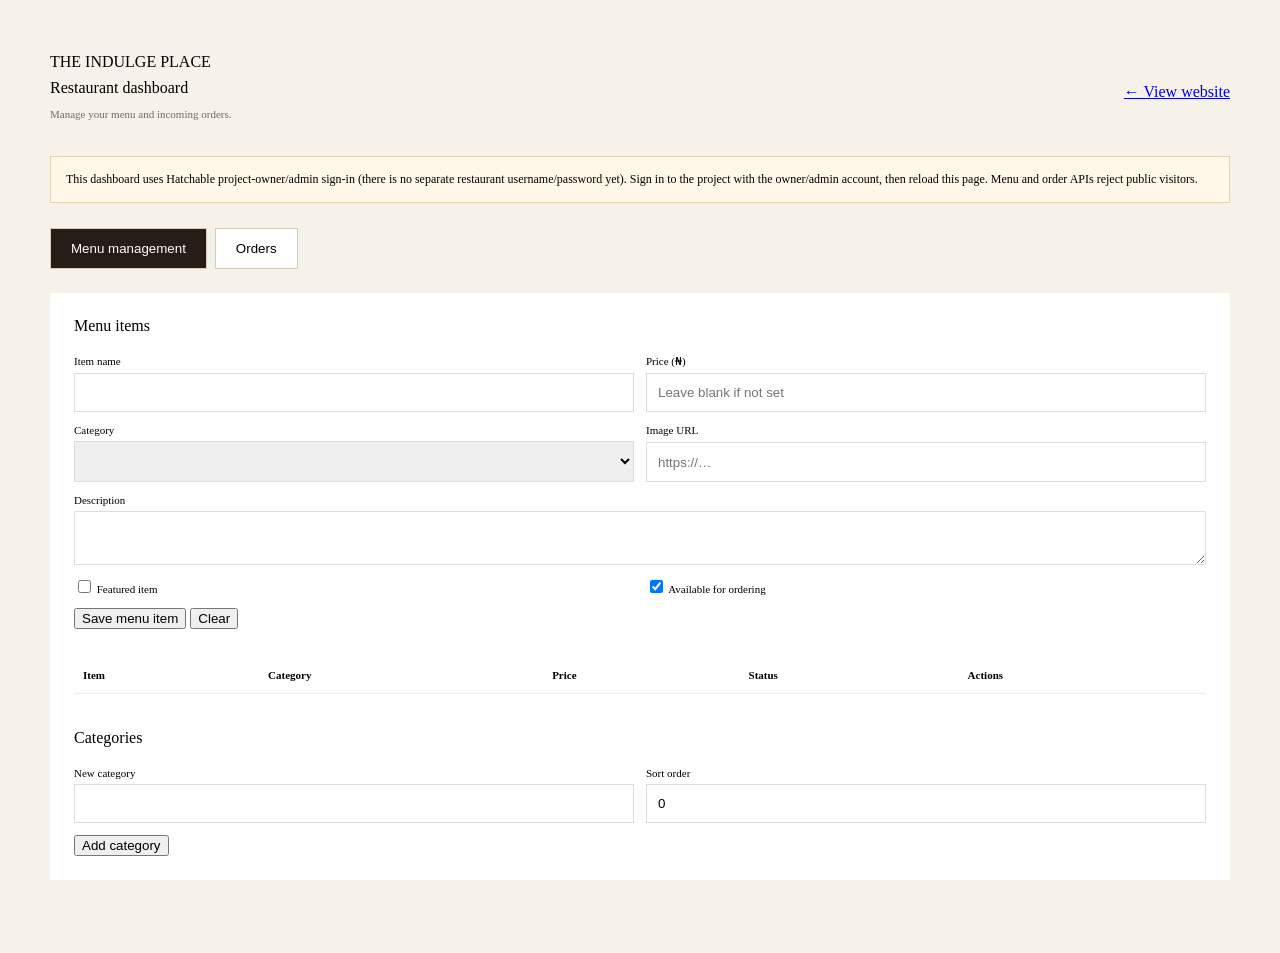
==== public/admin.html @ f84de506 "Import restaurant website source from Hatchable" ====
<!doctype html><html lang="en"><head><meta charset="utf-8"><meta name="viewport" content="width=device-width,initial-scale=1"><title>Admin · The Indulge Place</title><link rel="stylesheet" href="/styles.css"><style>body{background:#f6f1e9}.admin-wrap{max-width:1180px;margin:auto;padding:45px 22px}.admin-top{display:flex;justify-content:space-between;align-items:center;gap:20px;flex-wrap:wrap}.admin-top h1{font:42px var(--serif);margin:8px 0}.admin-note{background:#fff8e9;border:1px solid #e4d1b2;padding:15px;margin:25px 0;font-size:12px}.admin-tabs{display:flex;gap:8px;margin:24px 0}.admin-tabs button{padding:12px 20px;border:1px solid #d8cbbb;background:white}.admin-tabs button.active{background:#261d19;color:white}.admin-panel{background:white;padding:24px;margin-bottom:20px}.admin-panel h2{font:27px var(--serif);margin:0 0 20px}.admin-form{display:grid;grid-template-columns:repeat(2,1fr);gap:12px}.admin-form label{display:grid;gap:5px;font-size:11px}.admin-form input,.admin-form textarea,.admin-form select{padding:11px;border:1px solid #ddd}.admin-form .wide{grid-column:1/-1}.admin-table{width:100%;border-collapse:collapse;font-size:11px}.admin-table th,.admin-table td{text-align:left;padding:12px 9px;border-bottom:1px solid #eee;vertical-align:top}.admin-table button{padding:6px 9px;border:1px solid #ddd;background:white;margin:2px}.admin-table .danger{color:#9c3f34}.admin-list{overflow:auto}.admin-hidden{display:none}.status-select{padding:7px;border:1px solid #ddd}.category-row{display:flex;justify-content:space-between;padding:9px;border-bottom:1px solid #eee;font-size:12px}.muted{color:#766a62;font-size:11px}@media(max-width:600px){.admin-form{grid-template-columns:1fr}.admin-table{min-width:650px}}</style></head><body><div class="admin-wrap"><div class="admin-top"><div><span class="eyebrow">THE INDULGE PLACE</span><h1>Restaurant dashboard</h1><p class="muted">Manage your menu and incoming orders.</p></div><a class="under-link" href="/">← View website</a></div><div class="admin-note">This dashboard uses Hatchable project-owner/admin sign-in (there is no separate restaurant username/password yet). Sign in to the project with the owner/admin account, then reload this page. Menu and order APIs reject public visitors.</div><div class="admin-tabs"><button class="active" data-tab="menu">Menu management</button><button data-tab="orders">Orders</button></div><section id="menuPanel" class="admin-panel"><h2>Menu items</h2><form id="itemForm" class="admin-form"><input type="hidden" name="id"><label>Item name<input name="name" required maxlength="120"></label><label>Price (₦)<input name="price" type="number" min="0" step="0.01" placeholder="Leave blank if not set"></label><label>Category<select name="category_id" id="categorySelect"></select></label><label>Image URL<input name="image_url" type="url" placeholder="https://…"></label><label class="wide">Description<textarea name="description" rows="2" maxlength="500"></textarea></label><label><span><input type="checkbox" name="featured"> Featured item</span></label><label><span><input type="checkbox" name="available" checked> Available for ordering</span></label><div class="wide"><button class="btn btn-dark" type="submit">Save menu item</button> <button class="btn" type="button" id="resetItem">Clear</button></div></form><div class="admin-list" style="margin-top:28px"><table class="admin-table"><thead><tr><th>Item</th><th>Category</th><th>Price</th><th>Status</th><th>Actions</th></tr></thead><tbody id="menuRows"></tbody></table></div><h2 style="margin-top:35px">Categories</h2><form id="categoryForm" class="admin-form"><label>New category<input name="name" required maxlength="80"></label><label>Sort order<input name="sort_order" type="number" value="0"></label><div class="wide"><button class="btn btn-dark">Add category</button></div></form><div id="categoryRows"></div></section><section id="ordersPanel" class="admin-panel admin-hidden"><h2>Incoming orders</h2><p class="muted">Latest 200 orders. Update the status as the kitchen processes each order.</p><div class="admin-list"><table class="admin-table"><thead><tr><th>Received</th><th>Customer</th><th>Fulfilment</th><th>Items</th><th>Total</th><th>Status</th></tr></thead><tbody id="orderRows"></tbody></table></div></section><p id="adminMessage" class="muted" role="status"></p></div><script src="/admin.js" defer></script></body></html>
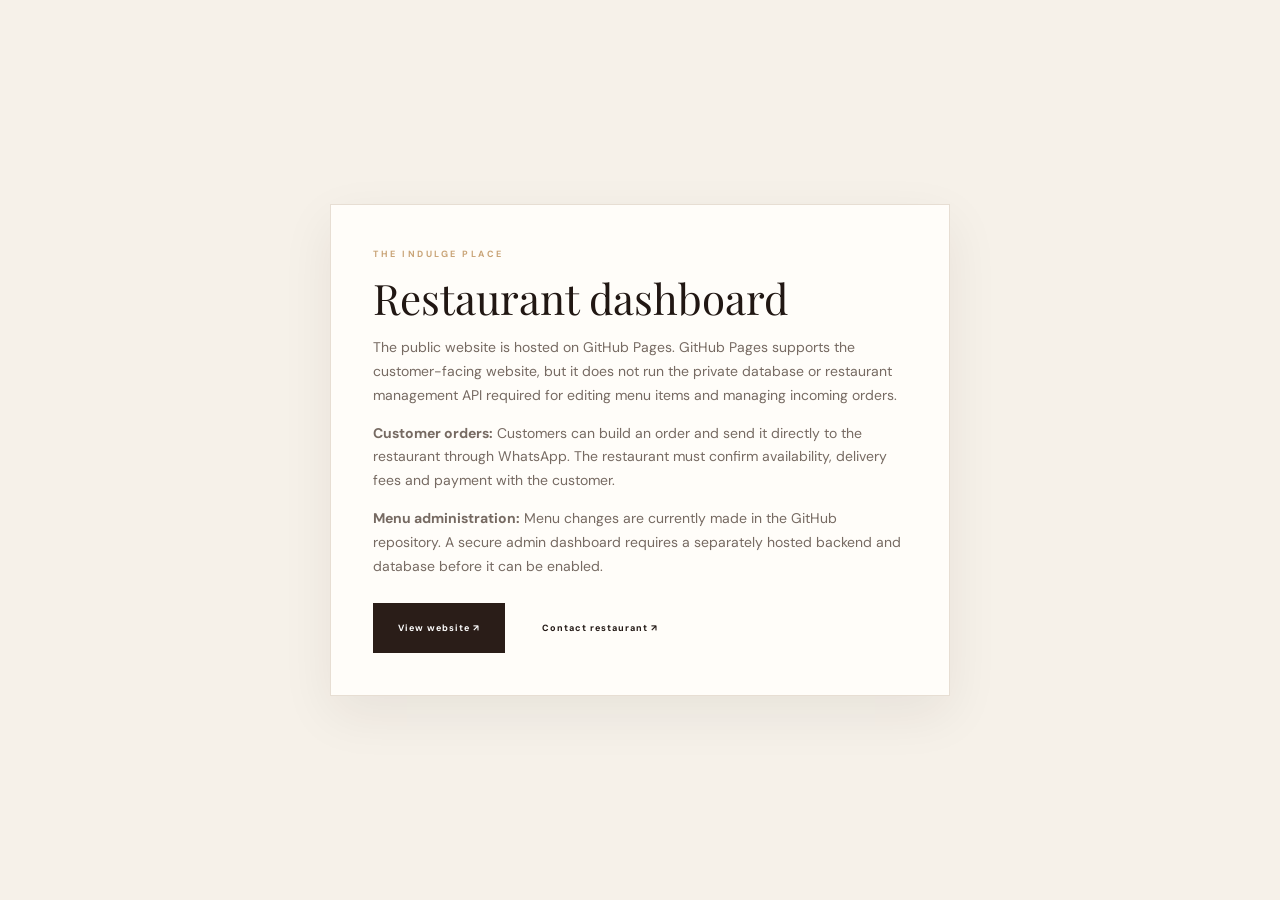
==== commit 319a1542: "Clarify static hosting limits on admin page" ====
--- a/public/admin.html
+++ b/public/admin.html
@@ -1 +1,23 @@
-<!doctype html><html lang="en"><head><meta charset="utf-8"><meta name="viewport" content="width=device-width,initial-scale=1"><title>Admin · The Indulge Place</title><link rel="stylesheet" href="/styles.css"><style>body{background:#f6f1e9}.admin-wrap{max-width:1180px;margin:auto;padding:45px 22px}.admin-top{display:flex;justify-content:space-between;align-items:center;gap:20px;flex-wrap:wrap}.admin-top h1{font:42px var(--serif);margin:8px 0}.admin-note{background:#fff8e9;border:1px solid #e4d1b2;padding:15px;margin:25px 0;font-size:12px}.admin-tabs{display:flex;gap:8px;margin:24px 0}.admin-tabs button{padding:12px 20px;border:1px solid #d8cbbb;background:white}.admin-tabs button.active{background:#261d19;color:white}.admin-panel{background:white;padding:24px;margin-bottom:20px}.admin-panel h2{font:27px var(--serif);margin:0 0 20px}.admin-form{display:grid;grid-template-columns:repeat(2,1fr);gap:12px}.admin-form label{display:grid;gap:5px;font-size:11px}.admin-form input,.admin-form textarea,.admin-form select{padding:11px;border:1px solid #ddd}.admin-form .wide{grid-column:1/-1}.admin-table{width:100%;border-collapse:collapse;font-size:11px}.admin-table th,.admin-table td{text-align:left;padding:12px 9px;border-bottom:1px solid #eee;vertical-align:top}.admin-table button{padding:6px 9px;border:1px solid #ddd;background:white;margin:2px}.admin-table .danger{color:#9c3f34}.admin-list{overflow:auto}.admin-hidden{display:none}.status-select{padding:7px;border:1px solid #ddd}.category-row{display:flex;justify-content:space-between;padding:9px;border-bottom:1px solid #eee;font-size:12px}.muted{color:#766a62;font-size:11px}@media(max-width:600px){.admin-form{grid-template-columns:1fr}.admin-table{min-width:650px}}</style></head><body><div class="admin-wrap"><div class="admin-top"><div><span class="eyebrow">THE INDULGE PLACE</span><h1>Restaurant dashboard</h1><p class="muted">Manage your menu and incoming orders.</p></div><a class="under-link" href="/">← View website</a></div><div class="admin-note">This dashboard uses Hatchable project-owner/admin sign-in (there is no separate restaurant username/password yet). Sign in to the project with the owner/admin account, then reload this page. Menu and order APIs reject public visitors.</div><div class="admin-tabs"><button class="active" data-tab="menu">Menu management</button><button data-tab="orders">Orders</button></div><section id="menuPanel" class="admin-panel"><h2>Menu items</h2><form id="itemForm" class="admin-form"><input type="hidden" name="id"><label>Item name<input name="name" required maxlength="120"></label><label>Price (₦)<input name="price" type="number" min="0" step="0.01" placeholder="Leave blank if not set"></label><label>Category<select name="category_id" id="categorySelect"></select></label><label>Image URL<input name="image_url" type="url" placeholder="https://…"></label><label class="wide">Description<textarea name="description" rows="2" maxlength="500"></textarea></label><label><span><input type="checkbox" name="featured"> Featured item</span></label><label><span><input type="checkbox" name="available" checked> Available for ordering</span></label><div class="wide"><button class="btn btn-dark" type="submit">Save menu item</button> <button class="btn" type="button" id="resetItem">Clear</button></div></form><div class="admin-list" style="margin-top:28px"><table class="admin-table"><thead><tr><th>Item</th><th>Category</th><th>Price</th><th>Status</th><th>Actions</th></tr></thead><tbody id="menuRows"></tbody></table></div><h2 style="margin-top:35px">Categories</h2><form id="categoryForm" class="admin-form"><label>New category<input name="name" required maxlength="80"></label><label>Sort order<input name="sort_order" type="number" value="0"></label><div class="wide"><button class="btn btn-dark">Add category</button></div></form><div id="categoryRows"></div></section><section id="ordersPanel" class="admin-panel admin-hidden"><h2>Incoming orders</h2><p class="muted">Latest 200 orders. Update the status as the kitchen processes each order.</p><div class="admin-list"><table class="admin-table"><thead><tr><th>Received</th><th>Customer</th><th>Fulfilment</th><th>Items</th><th>Total</th><th>Status</th></tr></thead><tbody id="orderRows"></tbody></table></div></section><p id="adminMessage" class="muted" role="status"></p></div><script src="/admin.js" defer></script></body></html>+<!doctype html>
+<html lang="en">
+<head>
+<meta charset="utf-8"><meta name="viewport" content="width=device-width,initial-scale=1">
+<meta name="theme-color" content="#241b18">
+<title>Restaurant Admin · The Indulge Place</title>
+<link rel="stylesheet" href="styles.css">
+<style>
+body{min-height:100vh;background:#f6f1e9;display:grid;place-items:center;padding:24px}
+.admin-notice{max-width:620px;background:#fffdf9;padding:42px;border:1px solid #e7ded3;box-shadow:0 18px 50px #261d1912}
+.admin-notice h1{font:42px/1.15 'Playfair Display',Georgia,serif;margin:12px 0}
+.admin-notice p{color:#766a62}
+.admin-actions{display:flex;gap:12px;flex-wrap:wrap;margin-top:25px}
+</style>
+</head>
+<body><main class="admin-notice">
+<span class="eyebrow">THE INDULGE PLACE</span>
+<h1>Restaurant dashboard</h1>
+<p>The public website is hosted on GitHub Pages. GitHub Pages supports the customer-facing website, but it does not run the private database or restaurant management API required for editing menu items and managing incoming orders.</p>
+<p><strong>Customer orders:</strong> Customers can build an order and send it directly to the restaurant through WhatsApp. The restaurant must confirm availability, delivery fees and payment with the customer.</p>
+<p><strong>Menu administration:</strong> Menu changes are currently made in the GitHub repository. A secure admin dashboard requires a separately hosted backend and database before it can be enabled.</p>
+<div class="admin-actions"><a class="btn btn-dark" href="index.html">View website ↗</a><a class="btn" href="https://wa.me/2347075203145" target="_blank" rel="noopener noreferrer">Contact restaurant ↗</a></div>
+</main></body></html>
--- a/public/styles.css
+++ b/public/styles.css
@@ -0,0 +1,105 @@
+@import url('https://fonts.googleapis.com/css2?family=DM+Sans:wght@400;500;600;700&family=Playfair+Display:ital,wght@0,400;0,500;0,600;0,700;1,400;1,500&display=swap');:root{--ink:#261d19;--muted:#766a62;--cream:#f6f1e9;--paper:#fffdf9;--gold:#c49a62;--wine:#59352d;--line:#e7ded3;--serif:'Playfair Display',Georgia,serif;--sans:'DM Sans',Arial,sans-serif}*{box-sizing:border-box}html{scroll-behavior:smooth}body{margin:0;background:var(--paper);color:var(--ink);font-family:var(--sans);font-size:14px;line-height:1.7}a{color:inherit;text-decoration:none}button,input,select,textarea{font:inherit}button{cursor:pointer}.announcement{height:30px;background:var(--ink);color:#e9d8c3;text-align:center;font-size:9px;letter-spacing:2px;padding:6px}.site-header{height:88px;padding:0 7%;display:flex;align-items:center;justify-content:space-between;background:var(--paper);position:sticky;top:0;z-index:20;border-bottom:1px solid #eee8df}.brand{display:flex;align-items:center;gap:12px;font-size:12px;font-weight:700;letter-spacing:1.5px;line-height:1.3}.brand-mark{width:40px;height:40px;border:1px solid var(--gold);border-radius:50%;display:grid;place-items:center;font:italic 17px var(--serif);color:var(--gold)}.brand small{display:block;font-size:8px;letter-spacing:2px;font-weight:500;color:var(--muted);margin-top:5px}.nav{display:flex;gap:32px;color:#5c514a;font-size:12px}.nav a:hover,.under-link:hover{color:var(--gold)}.header-cta{font-size:11px;font-weight:700;border-bottom:1px solid var(--gold);padding:9px 0}.header-cta span,.btn span{margin-left:14px;color:var(--gold)}.menu-toggle{display:none;background:none;border:0;font-size:24px}.hero{height:min(720px,calc(100vh - 118px));min-height:590px;position:relative;background:#382a22;color:white;display:flex;align-items:center;overflow:hidden}.hero-photo{position:absolute;inset:0;background:url('https://images.unsplash.com/photo-1414235077428-338989a2e8c0?auto=format&fit=crop&w=2200&q=90') center 52%/cover;transform:scale(1.02);animation:slowzoom 16s ease-in-out infinite alternate}.hero-shade{position:absolute;inset:0;background:linear-gradient(90deg,rgba(22,16,13,.83),rgba(22,16,13,.43) 54%,rgba(22,16,13,.05))}.hero-content{position:relative;z-index:1;margin-left:12%;max-width:610px;padding:55px 24px 70px 0;animation:rise .9s ease both}.eyebrow{font-size:9px;letter-spacing:2.5px;font-weight:700;color:var(--gold);display:block}.eyebrow.light{color:#e1c49e}.hero h1{font:500 clamp(55px,7.5vw,104px)/1.02 var(--serif);letter-spacing:-3px;margin:24px 0}.hero h1 em,h2 em,.quote-band em{font-weight:400;color:var(--gold)}.hero-copy{font-size:15px;max-width:390px;color:#e4ddd5;line-height:1.9}.hero-actions{display:flex;align-items:center;gap:30px;margin-top:34px}.btn{display:inline-flex;justify-content:center;align-items:center;gap:12px;padding:15px 22px;border:1px solid transparent;font-size:10px;font-weight:700;letter-spacing:.6px;transition:.25s}.btn-gold{background:var(--gold);color:#211914}.btn-gold:hover{background:#dfbd91;transform:translateY(-2px)}.btn-dark{background:var(--ink);color:white}.btn-dark:hover{background:var(--wine)}.btn-outline{border-color:#c7a77e;color:#fff}.btn-outline:hover{background:var(--gold);color:var(--ink)}.text-link{font-size:11px}.light-link{color:#eee}.hero-note{position:absolute;bottom:32px;right:7%;font-size:8px;letter-spacing:2px;color:#e5d8c7}.hero-note span{color:#bfa98e}.section-pad{padding:115px 12%}.intro{background:var(--cream)}.intro-label{display:flex;align-items:center;gap:25px}.fine-line{height:1px;background:#d6cabc;flex:1}.intro-grid{display:grid;grid-template-columns:1.1fr .9fr;gap:10%;margin-top:44px}.intro h2,.section-heading h2,.contact-left h2{font:500 clamp(42px,5vw,66px)/1.13 var(--serif);letter-spacing:-1.8px;margin:0}.intro-text{padding-top:8px;max-width:450px;color:var(--muted)}.intro-text .lead{font:500 20px/1.55 var(--serif);color:var(--ink)}.under-link{display:inline-block;margin-top:17px;padding-bottom:7px;border-bottom:1px solid var(--gold);font-size:11px;font-weight:700}.under-link span{color:var(--gold);margin-left:12px}.feature-band{min-height:570px;background:var(--wine);color:white;display:grid;grid-template-columns:1fr 1fr}.feature-image{background:url('https://images.unsplash.com/photo-1559339352-11d035aa65de?auto=format&fit=crop&w=1200&q=85') center/cover;min-height:570px}.feature-copy{padding:95px 12%;align-self:center}.feature-copy h2,.experience h2{font:500 clamp(45px,5.4vw,72px)/1.12 var(--serif);margin:24px 0}.feature-copy h2 em,.experience h2 em{color:#d5b080}.feature-copy p,.experience-content p{color:#e2d4ca;max-width:360px;margin:0 0 30px}.menu-section{background:var(--paper)}.section-heading{display:flex;justify-content:space-between;align-items:end;gap:50px}.section-heading h2{margin-top:18px}.section-heading>p{max-width:340px;color:var(--muted);font-size:12px;margin-bottom:8px}.menu-tools{display:flex;justify-content:space-between;align-items:center;gap:20px;margin:48px 0 26px;border-bottom:1px solid var(--line);padding-bottom:17px}.filters{display:flex;gap:8px;flex-wrap:wrap}.filter{border:1px solid var(--line);background:transparent;padding:8px 15px;font-size:10px;color:var(--muted)}.filter.active,.filter:hover{background:var(--ink);color:white;border-color:var(--ink)}.search-box{display:flex;align-items:center;gap:9px;border-bottom:1px solid #cbbda9;padding:5px 0}.search-box span{font-size:22px;color:var(--gold)}.search-box input{border:0;background:transparent;outline:0;font-size:11px;width:155px}.menu-grid{display:grid;grid-template-columns:repeat(3,1fr);gap:25px}.menu-card{border:1px solid var(--line);background:#fff;transition:.3s;min-width:0}.menu-card:hover{transform:translateY(-5px);box-shadow:0 15px 35px #39271b12}.menu-card img{width:100%;height:205px;object-fit:cover;background:var(--cream)}.menu-card-body{padding:19px}.menu-card-top{display:flex;justify-content:space-between;gap:10px;align-items:start}.menu-card h3{font:500 19px var(--serif);margin:0}.price{font-size:12px;font-weight:700;white-space:nowrap;color:var(--wine)}.menu-card p{font-size:11px;color:var(--muted);min-height:39px;margin:10px 0 16px}.add-btn{width:100%;background:transparent;border:1px solid var(--gold);padding:10px;color:var(--ink);font-size:10px;font-weight:700}.add-btn:hover{background:var(--gold)}.menu-bottom{display:flex;justify-content:space-between;align-items:center;margin-top:40px;color:var(--muted);font-size:8px;letter-spacing:1.5px}.empty-state{padding:45px;text-align:center;color:var(--muted);grid-column:1/-1;background:var(--cream)}.quote-band{text-align:center;background:#2b211d;color:white;padding:82px 20px}.quote-mark{font:90px/.7 var(--serif);color:var(--gold)}.quote-band p{font:500 clamp(25px,3vw,39px)/1.5 var(--serif);margin:14px 0 24px}.quote-band .eyebrow{color:#c5a57f}.gallery-section{background:var(--cream)}.gallery-grid{display:grid;grid-template-columns:1.2fr 1fr 1fr;grid-template-rows:230px 230px;gap:16px;margin-top:45px}.gallery-tile{border:0;padding:0;position:relative;overflow:hidden;background:#ddd;text-align:left}.gallery-tile img{width:100%;height:100%;object-fit:cover;transition:transform .6s}.gallery-tile:hover img{transform:scale(1.06)}.gallery-tile:after{content:'';position:absolute;inset:45% 0 0;background:linear-gradient(transparent,#0008)}.gallery-tile span{position:absolute;bottom:15px;left:18px;color:white;font-size:8px;letter-spacing:1.8px;z-index:1}.gallery-tile.tall{grid-row:span 2}.gallery-tile.wide{grid-column:span 2}.gallery-disclaimer{font-size:9px;color:#857a70;margin-top:15px}.experience{display:grid;grid-template-columns:1fr 1fr;background:#48332b;color:white}.experience-photo{min-height:520px;background:url('https://images.unsplash.com/photo-1511795409834-ef04bbd61622?auto=format&fit=crop&w=1200&q=85') center/cover}.experience-content{padding:85px 12%;align-self:center}.contact-section{display:grid;grid-template-columns:1fr .85fr;gap:13%;background:var(--paper)}.contact-left h2{margin:18px 0}.contact-left>p{color:var(--muted);max-width:360px}.contact-details{display:grid;gap:20px;margin-top:38px}.contact-details a{font-size:13px;font-weight:600}.contact-details span{display:block;color:var(--gold);font-size:8px;letter-spacing:1.8px;margin-bottom:5px}.contact-form{background:var(--cream);padding:34px}.contact-form>label,.cart-drawer label{display:grid;gap:7px;font-size:10px;font-weight:700;margin-top:18px}.contact-form input,.contact-form select,.contact-form textarea,.cart-drawer input,.cart-drawer select,.cart-drawer textarea{width:100%;padding:12px;border:1px solid #ded4c8;background:#fffdf9;outline:none;font-size:11px;resize:vertical}.contact-form input:focus,.contact-form textarea:focus,.cart-drawer input:focus{border-color:var(--gold)}.contact-form .btn{margin-top:22px}.form-note{font-size:9px;color:var(--muted)}.footer{background:#211916;color:#eee4d9;padding:55px 7% 22px}.footer-top{display:flex;justify-content:space-between;align-items:center;padding-bottom:45px}.brand-light{color:white}.brand-light small{color:#b8a99b}.footer-top>p{font:italic 22px/1.4 var(--serif);color:#d5b080}.back-top{font-size:9px;letter-spacing:1.5px}.footer-bottom{border-top:1px solid #51433a;padding-top:20px;display:flex;justify-content:space-between;color:#a99b8f;font-size:8px;letter-spacing:1.2px}.footer-bottom a{color:#d5b080}.cart-float{position:fixed;bottom:20px;right:22px;z-index:25;display:none}.cart-float.show{display:block}.cart-float button{background:var(--ink);color:white;border:1px solid var(--gold);padding:14px 18px;box-shadow:0 8px 25px #0003;font-size:11px}.cart-float button span{background:var(--gold);color:var(--ink);border-radius:50%;padding:3px 7px;margin:0 8px}.cart-float b{color:#e5c79e;margin-left:10px}.overlay{position:fixed;inset:0;background:#120d0bcc;z-index:40;display:none;justify-content:flex-end}.overlay.open{display:flex}.cart-drawer{background:var(--paper);width:min(480px,100%);height:100%;overflow:auto;padding:30px}.drawer-head{display:flex;justify-content:space-between;align-items:center;border-bottom:1px solid var(--line);padding-bottom:15px}.drawer-head h3{font:30px var(--serif);margin:5px 0}.close,.lightbox-close{background:none;border:0;font-size:30px;color:var(--ink)}.cart-items{padding:12px 0}.cart-row{display:grid;grid-template-columns:1fr auto;gap:10px;padding:14px 0;border-bottom:1px solid var(--line)}.cart-row strong{font:17px var(--serif)}.cart-row small{display:block;color:var(--muted);font-size:10px}.qty{display:flex;align-items:center;gap:10px}.qty button{border:1px solid var(--line);background:white;width:27px;height:27px}.remove{border:0;background:none;color:#9a5b4e;font-size:10px}.cart-total{display:flex;justify-content:space-between;padding:15px 0;border-top:1px solid var(--line);font-size:13px}.cart-total strong{font-size:17px}.full{width:100%;margin-top:20px}.hidden{display:none!important}.lightbox{display:none;position:fixed;inset:0;background:#100c0bee;z-index:60;align-items:center;justify-content:center;padding:50px}.lightbox.open{display:flex}.lightbox img{max-width:min(100%,1100px);max-height:85vh;object-fit:contain}.lightbox-close{position:absolute;top:18px;right:30px;color:white}.toast{position:fixed;bottom:25px;left:50%;transform:translate(-50%,20px);background:var(--ink);color:white;padding:12px 20px;font-size:11px;opacity:0;pointer-events:none;transition:.3s;z-index:80}.toast.show{opacity:1;transform:translate(-50%,0)}@keyframes rise{from{opacity:0;transform:translateY(20px)}to{opacity:1;transform:none}}@keyframes slowzoom{to{transform:scale(1.08)}}@media(max-width:900px){.site-header{padding:0 5%}.nav{gap:17px}.section-pad{padding:85px 7%}.feature-copy,.experience-content{padding:70px 9%}.hero-content{margin-left:8%}.menu-grid{grid-template-columns:repeat(2,1fr)}.contact-section{gap:7%}}@media(max-width:650px){.announcement{font-size:8px}.site-header{height:72px}.brand{font-size:10px}.brand-mark{width:35px;height:35px}.menu-toggle{display:block;margin-left:auto;margin-right:18px}.nav{display:none;position:absolute;top:72px;left:0;right:0;background:var(--paper);padding:22px 7%;flex-direction:column;gap:17px;border-bottom:1px solid var(--line)}.nav.open{display:flex}.header-cta{font-size:10px}.hero{min-height:610px;height:calc(90vh - 102px)}.hero-content{margin-left:7%;padding-right:20px}.hero h1{font-size:65px}.hero-copy{font-size:13px;max-width:320px}.hero-actions{align-items:flex-start;flex-direction:column;gap:18px}.hero-note{left:7%;right:auto;font-size:7px}.section-pad{padding:72px 7%}.intro-grid,.contact-section{grid-template-columns:1fr;gap:30px}.intro-grid{margin-top:28px}.intro h2,.section-heading h2,.contact-left h2{font-size:47px}.feature-band,.experience{grid-template-columns:1fr}.feature-image{min-height:320px}.feature-copy,.experience-content{padding:60px 8%}.section-heading{display:block}.section-heading>p{margin-top:20px}.menu-tools{align-items:flex-start;flex-direction:column}.menu-grid{grid-template-columns:1fr 1fr;gap:12px}.menu-card img{height:145px}.menu-card-body{padding:12px}.menu-card h3{font-size:16px}.menu-card p{font-size:10px;min-height:55px}.price{font-size:10px}.add-btn{font-size:9px;padding:9px 4px}.gallery-grid{grid-template-columns:1fr 1fr;grid-template-rows:180px 180px 180px;gap:9px}.gallery-tile.tall{grid-row:span 2}.gallery-tile.wide{grid-column:span 2}.experience-photo{min-height:310px}.contact-form{padding:24px}.footer-top{align-items:flex-start;gap:20px;flex-wrap:wrap}.footer-top>p{font-size:18px}.footer-bottom{gap:14px;flex-direction:column}.cart-float{right:12px;bottom:12px}.cart-float button{padding:12px}.cart-drawer{padding:22px}.quote-band{padding:65px 15px}}/* Premium editorial refresh */
+:root{--ink:#211713;--wine:#43251f;--gold:#c9a477;--cream:#f5efe6;--paper:#fbf8f2;--muted:#796d63;--line:#e6ddd1;scroll-behavior:smooth}
+body{background:var(--paper);-webkit-font-smoothing:antialiased}
+.announcement{height:28px;display:flex;align-items:center;justify-content:center;background:#211713;color:#d9c3a5;font-size:8px;letter-spacing:3px}
+.site-header{height:88px;padding:0 7%;background:rgba(251,248,242,.96);backdrop-filter:blur(16px);position:sticky;top:0;z-index:30;box-shadow:0 5px 30px #21171308}
+.brand{letter-spacing:2px}.brand-mark{border:1px solid #b88f60;background:#f5efe6;width:43px;height:43px}
+.nav{gap:36px;font-size:11px;letter-spacing:.35px}.nav a{position:relative;padding:10px 0}.nav a:after{content:"";position:absolute;left:0;right:100%;bottom:2px;height:1px;background:var(--gold);transition:right .3s}.nav a:hover:after{right:0}
+.header-cta{background:var(--ink);color:#fff;padding:14px 20px;border:0;letter-spacing:.7px;transition:background .25s,transform .25s}.header-cta:hover{background:var(--wine);transform:translateY(-2px)}.header-cta span{color:#d9bd96}
+.hero{height:min(790px,calc(100svh - 116px));min-height:620px;background:#241914}
+.hero-photo{background-position:center 58%;filter:saturate(.82);transform:scale(1.01)}
+.hero-shade{background:linear-gradient(90deg,rgba(20,13,10,.86) 0%,rgba(28,18,14,.65) 42%,rgba(28,18,14,.16) 100%),linear-gradient(0deg,rgba(20,13,10,.32),transparent 35%)}
+.hero-content{margin-left:11%;max-width:690px;padding:70px 24px 90px 0}
+.hero-content:before{content:"";display:block;width:54px;height:1px;background:#d0ad80;margin:0 0 24px}
+.hero .eyebrow{letter-spacing:3.2px;font-size:9px}
+.hero h1{font-size:clamp(64px,8.4vw,116px);line-height:.98;letter-spacing:-4px;margin:22px 0 25px;text-shadow:0 8px 35px #0002}
+.hero h1 em{color:#d8b88d}
+.hero-copy{font-size:14px;max-width:410px;line-height:1.9;color:#eee5dc}
+.hero-actions{gap:13px;margin-top:38px;flex-wrap:wrap}
+.btn{min-height:50px;padding:16px 24px;letter-spacing:1px;font-size:9px}
+.btn-gold{background:#cba77a;color:#241914;box-shadow:0 10px 28px #0002}
+.btn-gold:hover{background:#e0c49f;transform:translateY(-3px);box-shadow:0 15px 34px #0003}
+.btn-glass{border-color:#ffffff80;color:#fff;background:#ffffff0d;backdrop-filter:blur(6px)}
+.btn-glass:hover{background:#ffffff20;border-color:#fff;transform:translateY(-3px)}
+.hero-note{letter-spacing:2.5px;color:#f0dfca}.hero-note span{color:#d4b58e}
+.section-pad{padding:128px 11%}
+.intro{position:relative}.intro:after{content:"IP";position:absolute;right:8%;bottom:2%;font:italic 180px/1 Georgia,serif;color:#8f6a4a0b;pointer-events:none}
+.intro-grid{gap:12%;margin-top:55px}.intro h2,.section-heading h2,.contact-left h2{font-size:clamp(48px,5.4vw,72px);line-height:1.08}
+.intro-text .lead{font-size:23px;line-height:1.45}.intro-text>p:not(.lead){font-size:13px;line-height:1.9}
+.feature-band{grid-template-columns:1.08fr .92fr;background:#3a211c}.feature-image{min-height:640px;position:relative}.feature-image:after{content:"";position:absolute;inset:0;background:linear-gradient(90deg,transparent 70%,#3a211c55)}
+.feature-copy{padding:100px 14%}.feature-copy h2,.experience h2{font-size:clamp(52px,5.8vw,78px);line-height:1.02;letter-spacing:-2px}
+.menu-section{background:#fbf8f2}.section-heading{align-items:end}.section-heading>p{font-size:13px;line-height:1.85;max-width:365px}
+.menu-tools{border:0;margin:50px 0 28px;padding:0;align-items:center}
+.filters{gap:9px}.filter{border:0;border-bottom:1px solid transparent;padding:10px 14px;background:transparent;font-size:10px;letter-spacing:.5px}.filter.active,.filter:hover{background:transparent;color:#8c5d3e;border-color:#b58b60}
+.search-box{padding:10px 0;border-bottom:1px solid #cdbca8}.search-box input{font-size:12px}
+.menu-grid{gap:28px}
+.menu-card{border:0;background:#fff;box-shadow:0 10px 35px #35251a0a;overflow:hidden;position:relative}
+.menu-card:hover{transform:translateY(-8px);box-shadow:0 22px 50px #35251a18}
+.menu-card img{height:250px;transition:transform .65s cubic-bezier(.2,.7,.2,1)}
+.menu-card:hover img{transform:scale(1.045)}
+.menu-card-body{padding:23px 22px 21px}
+.menu-card h3{font-size:21px;letter-spacing:-.3px}
+.menu-card p{font-size:11px;line-height:1.8;min-height:40px}
+.price{color:#956b48;font-size:13px}
+.add-btn{border:0;border-top:1px solid #e9dfd2;padding:13px 0 2px;text-align:left;letter-spacing:1px;color:#76543a;background:transparent}
+.add-btn:hover{background:transparent;color:#211713;letter-spacing:1.5px}
+.quote-band{padding:100px 20px;background:#2a1d18}
+.gallery-section{background:#f3ece2}
+.gallery-grid{gap:13px;margin-top:55px;grid-template-rows:260px 260px}
+.gallery-tile img{filter:saturate(.82);transition:transform .8s cubic-bezier(.2,.7,.2,1),filter .6s}
+.gallery-tile:hover img{transform:scale(1.055);filter:saturate(1)}
+.gallery-tile:after{background:linear-gradient(transparent 45%,#1d130fc9)}
+.gallery-tile span{font-size:8px;letter-spacing:2.2px}
+.experience{background:#3b241e}.experience-photo{position:relative}.experience-photo:after{content:"";position:absolute;inset:0;background:linear-gradient(90deg,transparent 70%,#3b241e55)}
+.experience-content{padding:100px 13%}
+.contact-section{background:#fbf8f2}.contact-form{background:#f4eee5;padding:40px;border:0;box-shadow:0 18px 55px #35251a0a}
+.contact-form>label{font-size:10px;letter-spacing:.3px}.contact-form input,.contact-form select,.contact-form textarea{border:0;border-bottom:1px solid #d7c9b8;background:#fbf8f2;padding:14px 12px}
+.contact-form input:focus,.contact-form textarea:focus{border-color:#a77c55}
+.btn-dark{background:#2a1d18}.btn-dark:hover{background:#704735;transform:translateY(-2px)}
+.footer{padding:65px 8% 25px;background:#201612}
+.toast{border:1px solid #c9a477}
+@media(max-width:900px){.site-header{padding:0 5%}.section-pad{padding:95px 7%}.hero-content{margin-left:8%}.menu-card img{height:220px}}
+@media(max-width:650px){
+.announcement{height:25px;font-size:7px;letter-spacing:2px}
+.site-header{height:74px;padding:0 5%}
+.menu-toggle{display:grid;place-items:center;width:42px;height:42px;margin-left:auto;margin-right:10px;color:var(--ink);font-size:0;position:relative;z-index:42}
+.menu-toggle:before{content:"";width:22px;height:14px;border-top:1.5px solid var(--ink);border-bottom:1.5px solid var(--ink);display:block}
+.menu-toggle:after{content:"";position:absolute;width:22px;height:1.5px;background:var(--ink)}
+.nav{display:flex;visibility:hidden;opacity:0;transform:translateY(-10px);position:fixed;inset:99px 0 auto 0;background:#f8f3eb;padding:35px 8% 42px;flex-direction:column;gap:7px;border:0;box-shadow:0 22px 40px #21171320;transition:opacity .25s,transform .25s,visibility .25s;z-index:41}
+.nav.open{visibility:visible;opacity:1;transform:translateY(0)}
+.nav a{font:26px/1.3 Georgia,serif;padding:10px 0;border-bottom:1px solid #e8dfd4}
+.header-cta{padding:12px 13px;font-size:9px}
+.hero{height:calc(91svh - 99px);min-height:600px}
+.hero-photo{background-position:58% center}
+.hero-shade{background:linear-gradient(90deg,rgba(20,13,10,.82),rgba(20,13,10,.38)),linear-gradient(0deg,rgba(20,13,10,.38),transparent 65%)}
+.hero-content{margin-left:7%;padding:45px 20px 80px 0}
+.hero h1{font-size:clamp(60px,14vw,82px);letter-spacing:-2.5px}
+.hero-copy{font-size:13px;max-width:300px}
+.hero-actions{align-items:center;flex-direction:row;gap:10px;margin-top:28px}
+.hero-actions .btn{padding:14px 15px;min-height:46px;font-size:8px}
+.hero-actions .text-link{display:none}
+.hero-note{left:7%;right:auto;bottom:22px;font-size:7px}
+.section-pad{padding:78px 7%}
+.intro:after{font-size:115px;right:5%;bottom:0}
+.intro h2,.section-heading h2,.contact-left h2{font-size:47px}
+.intro-grid{margin-top:32px}
+.feature-band{grid-template-columns:1fr}
+.feature-image{min-height:320px}
+.feature-copy{padding:65px 8%}
+.feature-copy h2,.experience h2{font-size:57px}
+.menu-grid{grid-template-columns:1fr 1fr;gap:13px}
+.menu-card img{height:155px}
+.menu-card-body{padding:14px 12px 13px}
+.menu-card h3{font-size:16px}
+.menu-card p{font-size:10px;line-height:1.65;min-height:58px}
+.menu-card-top{display:block}.price{display:block;margin-top:7px}
+.add-btn{font-size:8px}
+.menu-tools{gap:14px;margin:35px 0 20px}
+.filters{gap:2px}.filter{padding:9px 10px}
+.gallery-grid{grid-template-rows:180px 180px 180px;gap:9px}
+.experience{grid-template-columns:1fr}.experience-photo{min-height:310px}
+.experience-content{padding:65px 8%}
+.contact-form{padding:25px}
+.footer-top{gap:18px}
+}
+@media(prefers-reduced-motion:reduce){*,*:before,*:after{scroll-behavior:auto!important;animation:none!important;transition:none!important}}
